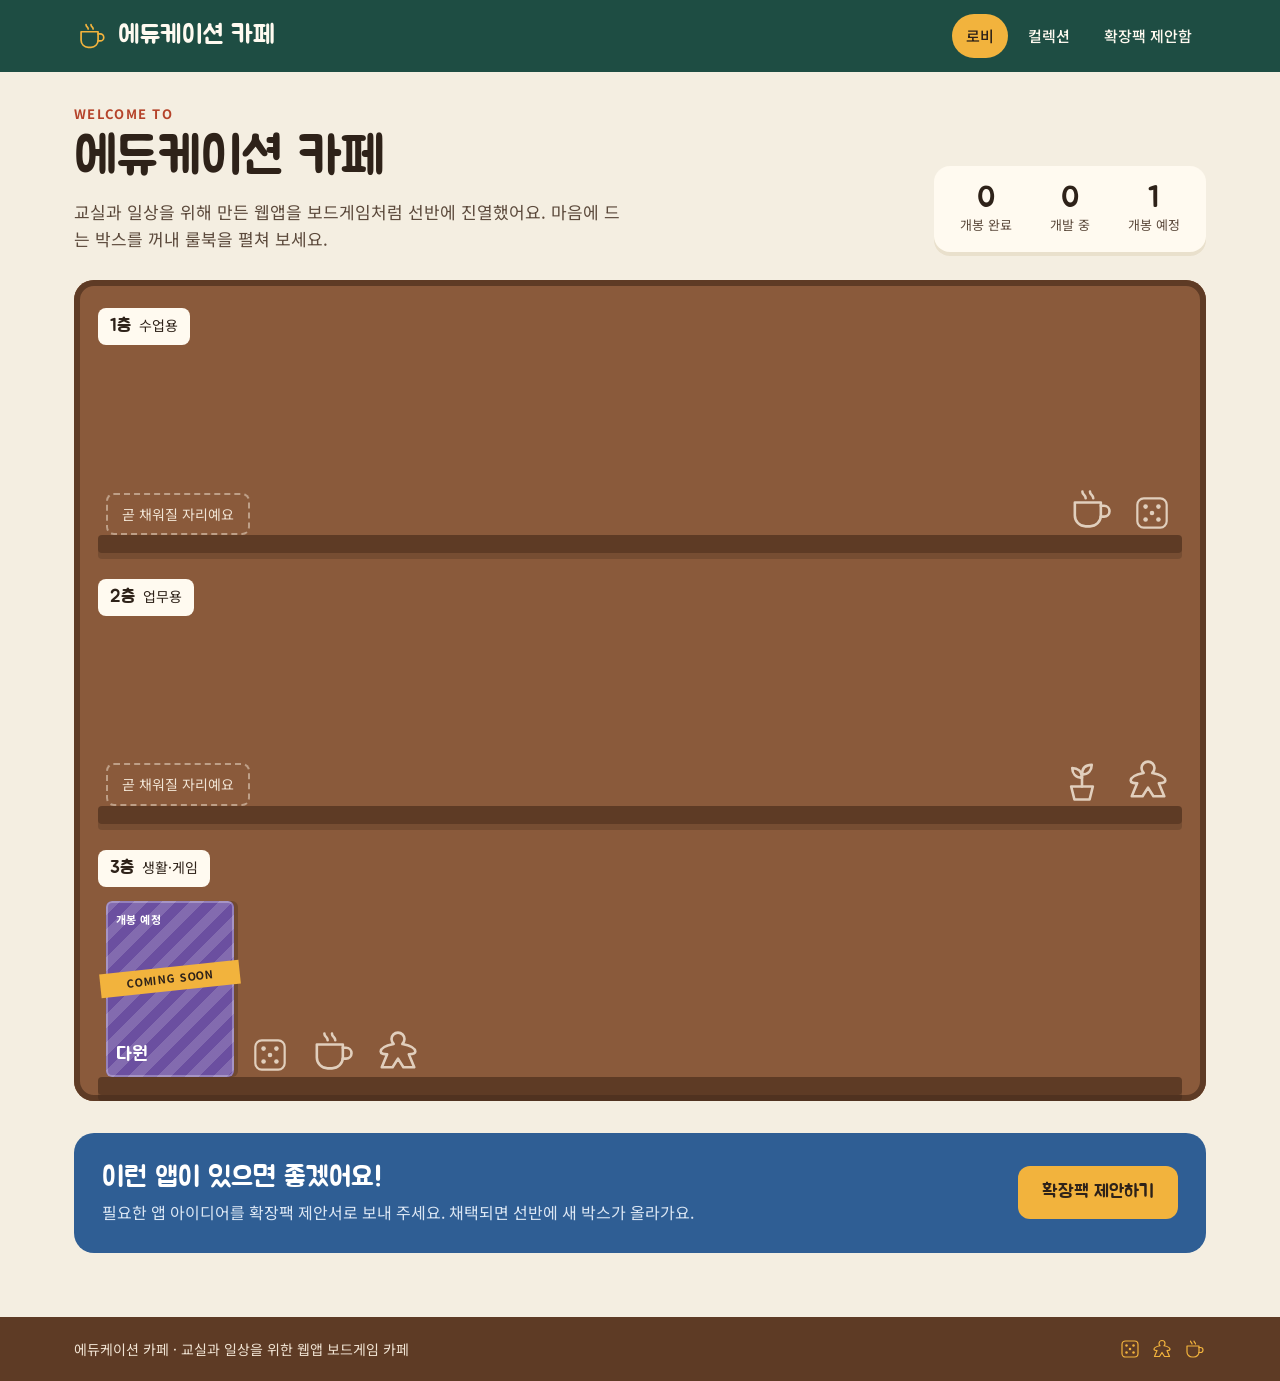
==== index.html @ df45f22c "1단계: 에듀케이션 카페 뼈대 (로비·컬렉션·룰북·확장팩 제안함) Co-Authored-By: Claude Opus 5.5 <noreply@anthropic.com> Claude-" ====
<!doctype html>
<html lang="ko">
<head>
<meta charset="utf-8">
<meta name="viewport" content="width=device-width, initial-scale=1">
<title>에듀케이션 카페</title>
<meta name="description" content="교실과 일상을 위한 웹앱을 보드게임처럼 하나씩 개봉하는 카페">
<link rel="preconnect" href="https://fonts.googleapis.com">
<link rel="preconnect" href="https://fonts.gstatic.com" crossorigin>
<link href="https://fonts.googleapis.com/css2?family=Jua&family=Noto+Sans+KR:wght@400;500;700&display=swap" rel="stylesheet">
<link rel="stylesheet" href="assets/css/style.css">
<link rel="icon" href="assets/img/favicon.svg" type="image/svg+xml">
</head>
<body>
<header id="site-header"></header>
<main>
  <section class="lobby-hero">
    <div>
      <div class="eyebrow">WELCOME TO</div>
      <h1>에듀케이션 카페</h1>
      <p>교실과 일상을 위해 만든 웹앱을 보드게임처럼 선반에 진열했어요. 마음에 드는 박스를 꺼내 룰북을 펼쳐 보세요.</p>
    </div>
    <div class="counter" id="counter" aria-live="polite"></div>
  </section>

  <section aria-label="웹앱 선반">
    <div class="shelf-unit" id="shelf"><p class="notice">선반을 준비하고 있어요…</p></div>
  </section>

  <section class="cta">
    <div>
      <h2>이런 앱이 있으면 좋겠어요!</h2>
      <p>필요한 앱 아이디어를 확장팩 제안서로 보내 주세요. 채택되면 선반에 새 박스가 올라가요.</p>
    </div>
    <a class="btn" href="suggest.html">확장팩 제안하기</a>
  </section>
</main>
<footer id="site-footer"></footer>
<script src="assets/js/config.js"></script>
<script src="assets/js/common.js"></script>
<script src="assets/js/lobby.js"></script>
</body>
</html>
---- assets/css/style.css ----
/* 에듀케이션 카페 공통 스타일 */
:root {
  --wall: #f4eee1;
  --wall-dark: #e9e0cc;
  --paper: #fffaf0;
  --ink: #2e2219;
  --ink-soft: #5c4a3c;
  --wood: #8a5a3b;
  --wood-dark: #5e3b25;
  --wood-light: #b07a52;
  --red: #b5432a;
  --yellow: #f2b33d;
  --blue: #2f5e94;
  --green: #1e4d43;
  --radius: 16px;
  --font-title: "Jua", sans-serif;
  --font-body: "Noto Sans KR", sans-serif;
}

* { box-sizing: border-box; }
html { scroll-behavior: smooth; }
body {
  margin: 0;
  font-family: var(--font-body);
  color: var(--ink);
  background: var(--wall);
  line-height: 1.6;
  min-height: 100vh;
  display: flex;
  flex-direction: column;
}
main { flex: 1; width: 100%; max-width: 1180px; margin: 0 auto; padding: 32px 24px 64px; }
a { color: var(--red); }
a:hover { color: var(--wood-dark); }
h1, h2, h3 { font-family: var(--font-title); font-weight: 400; margin: 0; line-height: 1.25; }
svg { width: 100%; height: 100%; fill: none; stroke: currentColor; stroke-width: 2.4; stroke-linecap: round; stroke-linejoin: round; }
svg .fill { fill: currentColor; stroke: none; }
:focus-visible { outline: 3px solid var(--blue); outline-offset: 3px; border-radius: 6px; }

/* 머리말: 카페 간판 */
#site-header { background: var(--green); color: var(--paper); }
.header-inner { max-width: 1180px; margin: 0 auto; padding: 14px 24px; display: flex; align-items: center; justify-content: space-between; flex-wrap: wrap; gap: 12px; }
.sign { display: flex; align-items: center; gap: 10px; color: var(--paper); text-decoration: none; }
.sign:hover { color: var(--yellow); }
.sign-icon { width: 34px; height: 34px; color: var(--yellow); }
.sign-text { font-family: var(--font-title); font-size: 26px; }
#site-header nav { display: flex; gap: 6px; flex-wrap: wrap; }
#site-header nav a { color: var(--paper); text-decoration: none; padding: 10px 14px; border-radius: 999px; font-size: 15px; font-weight: 500; }
#site-header nav a:hover { background: rgba(255, 255, 255, 0.12); color: var(--paper); }
#site-header nav a[aria-current="page"] { background: var(--yellow); color: var(--ink); }

/* 꼬리말 */
#site-footer { background: var(--wood-dark); color: #f1e4d4; font-size: 14px; }
.footer-inner { max-width: 1180px; margin: 0 auto; padding: 20px 24px; display: flex; justify-content: space-between; align-items: center; gap: 12px; flex-wrap: wrap; }
.footer-icons { display: flex; gap: 8px; color: var(--yellow); }
.footer-icons svg { width: 24px; height: 24px; }

/* 공통 블록 */
.page-title { display: flex; flex-direction: column; gap: 8px; margin-bottom: 28px; }
.page-title h1 { font-size: clamp(32px, 5vw, 46px); }
.page-title p { margin: 0; color: var(--ink-soft); font-size: 17px; }
.eyebrow { font-size: 13px; font-weight: 700; letter-spacing: 0.1em; color: var(--red); }
.notice { background: var(--paper); border: 2px dashed var(--wood-light); border-radius: var(--radius); padding: 20px; color: var(--ink-soft); }
.btn { display: inline-flex; align-items: center; justify-content: center; gap: 8px; min-height: 48px; padding: 12px 24px; border-radius: 12px; border: 0; font-family: var(--font-title); font-size: 18px; text-decoration: none; cursor: pointer; }
.btn--primary { background: var(--red); color: #fff; }
.btn--primary:hover { background: #963620; color: #fff; }
.btn--ghost { background: transparent; color: var(--ink); border: 2px solid var(--ink); }
.btn--ghost:hover { background: var(--ink); color: var(--paper); }
.btn[disabled] { opacity: 0.5; cursor: not-allowed; }

/* 로비 소개 */
.lobby-hero { display: flex; justify-content: space-between; align-items: flex-end; gap: 24px; flex-wrap: wrap; margin-bottom: 28px; }
.lobby-hero h1 { font-size: clamp(34px, 5.5vw, 52px); }
.lobby-hero p { margin: 8px 0 0; color: var(--ink-soft); font-size: 17px; max-width: 560px; }
.counter { background: var(--paper); border-radius: var(--radius); padding: 16px 20px; display: flex; gap: 20px; box-shadow: 0 4px 0 var(--wall-dark); }
.counter div { display: flex; flex-direction: column; align-items: center; min-width: 64px; }
.counter b { font-family: var(--font-title); font-size: 30px; font-weight: 400; line-height: 1.1; }
.counter span { font-size: 13px; color: var(--ink-soft); }

/* 선반 */
.shelf-unit { background: var(--wood); border-radius: 20px; padding: 18px 18px 6px; box-shadow: inset 0 0 0 6px var(--wood-dark); }
.floor { padding: 10px 6px 0; }
.floor + .floor { margin-top: 16px; }
.floor-label { display: inline-flex; align-items: baseline; gap: 8px; background: var(--paper); color: var(--ink); border-radius: 8px; padding: 4px 12px; font-size: 14px; margin-bottom: 10px; }
.floor-label b { font-family: var(--font-title); font-weight: 400; font-size: 18px; }
.floor-items { display: flex; align-items: flex-end; gap: 14px; flex-wrap: wrap; min-height: 180px; padding: 0 8px; }
.plank { height: 18px; background: var(--wood-dark); border-radius: 4px; margin-top: 0; box-shadow: 0 6px 0 rgba(0, 0, 0, 0.15); }

.box {
  position: relative; width: 128px; height: var(--box-h, 160px);
  background: var(--box-color); color: #fff; border-radius: 6px;
  padding: 10px; display: flex; flex-direction: column; justify-content: space-between;
  text-decoration: none; box-shadow: inset 0 0 0 2px rgba(255, 255, 255, 0.28), 4px 0 0 rgba(0, 0, 0, 0.18);
  transition: transform 0.2s ease;
}
.box:hover { transform: translateY(-8px); color: #fff; }
.box-tag { font-size: 11px; font-weight: 700; letter-spacing: 0.04em; }
.box-name { font-family: var(--font-title); font-size: 19px; line-height: 1.2; }
.box--sealed {
  background-color: var(--box-color);
  background-image: repeating-linear-gradient(135deg, rgba(255, 255, 255, 0.16) 0 10px, transparent 10px 20px);
}
.box-sticker { position: absolute; top: 38%; left: -6px; right: -6px; background: var(--yellow); color: var(--ink); text-align: center; font-size: 11px; font-weight: 700; letter-spacing: 0.08em; padding: 3px 0; transform: rotate(-6deg); }
.prop { width: 52px; height: 52px; color: #f1e4d4; opacity: 0.85; }
.prop--dice { width: 44px; height: 44px; }
.empty-note { color: #f1e4d4; font-size: 14px; align-self: flex-end; margin-right: auto; padding: 8px 14px; border: 2px dashed rgba(241, 228, 212, 0.5); border-radius: 8px; }

/* 제안함 바로가기 */
.cta { margin-top: 32px; background: var(--blue); color: #fff; border-radius: 20px; padding: 28px; display: flex; justify-content: space-between; align-items: center; gap: 20px; flex-wrap: wrap; }
.cta h2 { font-size: 28px; }
.cta p { margin: 4px 0 0; color: #dce7f4; }
.cta .btn { background: var(--yellow); color: var(--ink); }
.cta .btn:hover { background: #fff; }

/* 컬렉션 */
.filters { display: flex; gap: 8px; flex-wrap: wrap; margin-bottom: 24px; }
.filters button { min-height: 44px; padding: 8px 18px; border-radius: 999px; border: 2px solid var(--wood); background: var(--paper); color: var(--ink); font-family: var(--font-body); font-size: 15px; font-weight: 500; cursor: pointer; }
.filters button[aria-pressed="true"] { background: var(--wood); color: #fff; }
.card-grid { display: grid; grid-template-columns: repeat(auto-fill, minmax(240px, 1fr)); gap: 20px; }
.card { background: var(--paper); border-radius: var(--radius); overflow: hidden; text-decoration: none; color: var(--ink); display: flex; flex-direction: column; box-shadow: 0 5px 0 var(--wall-dark); transition: transform 0.2s ease; }
.card:hover { transform: translateY(-4px); color: var(--ink); }
.card-top { background: var(--box-color); color: #fff; padding: 14px 16px; font-size: 12px; font-weight: 700; display: flex; justify-content: space-between; }
.card-body { padding: 16px; display: flex; flex-direction: column; gap: 6px; }
.card-body h2 { font-size: 24px; }
.card-body p { margin: 0; color: var(--ink-soft); font-size: 15px; }

/* 룰북 */
.rulebook { background: var(--paper); border-radius: 20px; overflow: hidden; box-shadow: 0 6px 0 var(--wall-dark); }
.rulebook-cover { background: var(--box-color); color: #fff; padding: 36px 32px; display: flex; flex-direction: column; gap: 10px; }
.rulebook-cover.is-sealed { background-image: repeating-linear-gradient(135deg, rgba(255, 255, 255, 0.14) 0 14px, transparent 14px 28px); }
.rulebook-cover h1 { font-size: clamp(34px, 6vw, 54px); }
.rulebook-cover p { margin: 0; font-size: 18px; }
.rulebook-body { padding: 32px; display: flex; flex-direction: column; gap: 28px; }
.spec-grid { display: grid; grid-template-columns: repeat(auto-fit, minmax(160px, 1fr)); gap: 12px; }
.spec { background: var(--wall); border-radius: 12px; padding: 14px 16px; }
.spec dt { font-size: 13px; color: var(--ink-soft); font-weight: 700; }
.spec dd { margin: 4px 0 0; font-size: 16px; }
.shots { display: grid; grid-template-columns: repeat(auto-fit, minmax(260px, 1fr)); gap: 16px; }
.shots img { width: 100%; border-radius: 12px; border: 1px solid var(--wall-dark); }
.sealed-panel { display: flex; flex-direction: column; align-items: center; text-align: center; gap: 12px; padding: 24px 0; }
.sealed-panel .prop { color: var(--wood); width: 72px; height: 72px; }
.back-link { display: inline-flex; margin-bottom: 16px; font-weight: 500; }

/* 확장팩 제안함 */
.suggest-layout { display: grid; grid-template-columns: minmax(0, 1.4fr) minmax(0, 1fr); gap: 28px; align-items: start; }
.proposal { background: var(--paper); border-radius: 20px; padding: 28px; box-shadow: 0 6px 0 var(--wall-dark); border-top: 10px solid var(--blue); }
.field { display: flex; flex-direction: column; gap: 6px; margin-bottom: 18px; }
.field label, .field legend { font-weight: 700; font-size: 15px; }
.field .hint { font-size: 13px; color: var(--ink-soft); font-weight: 400; }
.field input[type="text"], .field textarea { font: inherit; padding: 12px 14px; border: 2px solid var(--wall-dark); border-radius: 10px; background: #fff; color: var(--ink); }
.field input:focus, .field textarea:focus { border-color: var(--blue); outline: none; }
.field textarea { min-height: 120px; resize: vertical; }
fieldset.field { border: 0; padding: 0; margin: 0 0 18px; }
.choices { display: flex; gap: 8px; flex-wrap: wrap; margin-top: 6px; }
.choices label { display: inline-flex; align-items: center; gap: 6px; min-height: 44px; padding: 8px 14px; border: 2px solid var(--wall-dark); border-radius: 999px; font-weight: 500; cursor: pointer; }
.choices input { accent-color: var(--blue); }
.hp { position: absolute; left: -9999px; width: 1px; height: 1px; overflow: hidden; }
.form-status { margin-top: 14px; font-weight: 500; }
.side-note { background: var(--wall-dark); border-radius: 20px; padding: 24px; display: flex; flex-direction: column; gap: 12px; }
.side-note h2 { font-size: 22px; }
.side-note ol { margin: 0; padding-left: 20px; display: flex; flex-direction: column; gap: 6px; }

@media (max-width: 760px) {
  main { padding: 24px 16px 48px; }
  .suggest-layout { grid-template-columns: 1fr; }
  .box { width: calc(50% - 7px); max-width: 150px; }
  .floor-items { min-height: 160px; }
  .floor-items .prop ~ .prop ~ .prop { display: none; }
  .rulebook-body, .rulebook-cover { padding: 24px 20px; }
}
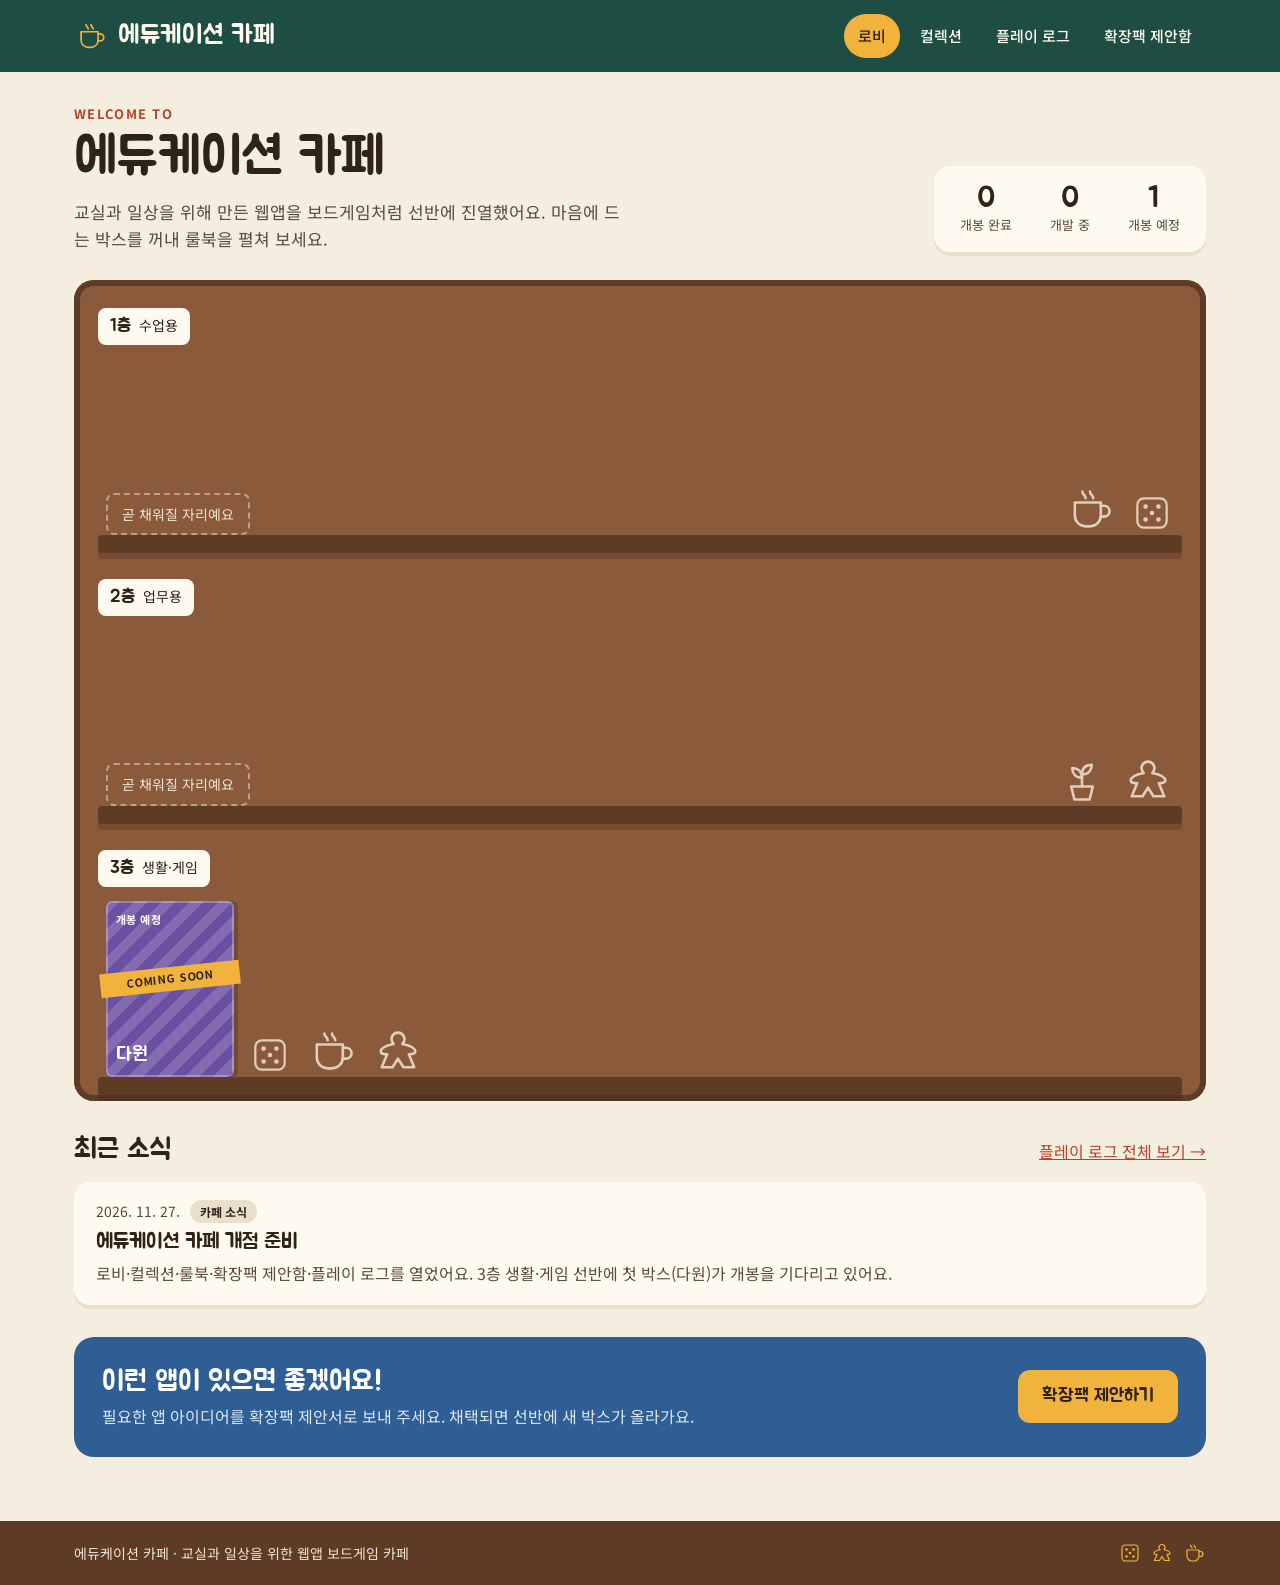
==== commit ebbcfe3f: "2단계: 플레이 로그, 채택 제안 목록, 404, 공유 미리보기, 룰북 상태·링크 Co-Authored-By: Claude Opus 5.5 <noreply@anthropic.com" ====
--- a/index.html
+++ b/index.html
@@ -5,6 +5,14 @@
 <meta name="viewport" content="width=device-width, initial-scale=1">
 <title>에듀케이션 카페</title>
 <meta name="description" content="교실과 일상을 위한 웹앱을 보드게임처럼 하나씩 개봉하는 카페">
+<meta property="og:type" content="website">
+<meta property="og:site_name" content="에듀케이션 카페">
+<meta property="og:title" content="에듀케이션 카페">
+<meta property="og:description" content="교실과 일상을 위한 웹앱을 보드게임처럼 하나씩 개봉하는 카페">
+<meta property="og:url" content="https://mary-park.github.io/mirim-education-cafe/">
+<meta property="og:image" content="https://mary-park.github.io/mirim-education-cafe/assets/img/og-image.png">
+<meta name="twitter:card" content="summary_large_image">
+<meta name="theme-color" content="#1E4D43">
 <link rel="preconnect" href="https://fonts.googleapis.com">
 <link rel="preconnect" href="https://fonts.gstatic.com" crossorigin>
 <link href="https://fonts.googleapis.com/css2?family=Jua&family=Noto+Sans+KR:wght@400;500;700&display=swap" rel="stylesheet">
@@ -27,6 +35,14 @@
     <div class="shelf-unit" id="shelf"><p class="notice">선반을 준비하고 있어요…</p></div>
   </section>
 
+  <section class="news" aria-labelledby="news-title">
+    <div class="news-head">
+      <h2 id="news-title">최근 소식</h2>
+      <a href="log.html">플레이 로그 전체 보기 →</a>
+    </div>
+    <ol class="log-list" id="news"></ol>
+  </section>
+
   <section class="cta">
     <div>
       <h2>이런 앱이 있으면 좋겠어요!</h2>
--- a/assets/css/style.css
+++ b/assets/css/style.css
@@ -139,6 +139,8 @@
 .shots img { width: 100%; border-radius: 12px; border: 1px solid var(--wall-dark); }
 .sealed-panel { display: flex; flex-direction: column; align-items: center; text-align: center; gap: 12px; padding: 24px 0; }
 .sealed-panel .prop { color: var(--wood); width: 72px; height: 72px; }
+.rulebook-actions { display: flex; gap: 12px; flex-wrap: wrap; }
+.rulebook-actions:empty { display: none; }
 .back-link { display: inline-flex; margin-bottom: 16px; font-weight: 500; }
 
 /* 확장팩 제안함 */
@@ -160,6 +162,31 @@
 .side-note h2 { font-size: 22px; }
 .side-note ol { margin: 0; padding-left: 20px; display: flex; flex-direction: column; gap: 6px; }
 
+/* 플레이 로그 */
+.log-list { list-style: none; margin: 0; padding: 0; display: flex; flex-direction: column; gap: 14px; }
+.log-item { background: var(--paper); border-radius: var(--radius); padding: 18px 22px; box-shadow: 0 4px 0 var(--wall-dark); display: flex; flex-direction: column; gap: 6px; }
+.log-item h3 { font-size: 21px; }
+.log-item p { margin: 0; color: var(--ink-soft); }
+.log-meta { display: flex; gap: 10px; align-items: center; font-size: 14px; color: var(--ink-soft); flex-wrap: wrap; }
+.log-type { background: var(--wall-dark); color: var(--ink); border-radius: 999px; padding: 2px 10px; font-size: 12px; font-weight: 700; }
+.log-item--release .log-type { background: var(--yellow); }
+.log-item--adopted .log-type { background: var(--blue); color: #fff; }
+.news { margin-top: 32px; }
+.news-head { display: flex; justify-content: space-between; align-items: baseline; gap: 12px; flex-wrap: wrap; margin-bottom: 14px; }
+.news-head h2 { font-size: 28px; }
+
+/* 채택된 제안 */
+.adopted { margin-top: 40px; display: flex; flex-direction: column; gap: 8px; }
+.adopted h2 { font-size: 28px; }
+.adopted > p { margin: 0 0 8px; color: var(--ink-soft); }
+.adopted-list { list-style: none; margin: 0; padding: 0; display: grid; grid-template-columns: repeat(auto-fill, minmax(260px, 1fr)); gap: 16px; }
+.adopted-item { background: var(--paper); border-radius: var(--radius); padding: 18px; border-top: 6px solid var(--blue); display: flex; flex-direction: column; gap: 6px; }
+.adopted-item h3 { font-size: 20px; }
+.adopted-item p { margin: 0; color: var(--ink-soft); font-size: 15px; }
+.adopted-top { display: flex; justify-content: space-between; align-items: flex-start; gap: 8px; }
+.adopted-for { font-size: 13px !important; }
+.pill { flex-shrink: 0; background: var(--wall-dark); border-radius: 999px; padding: 2px 10px; font-size: 12px; font-weight: 700; }
+
 @media (max-width: 760px) {
   main { padding: 24px 16px 48px; }
   .suggest-layout { grid-template-columns: 1fr; }
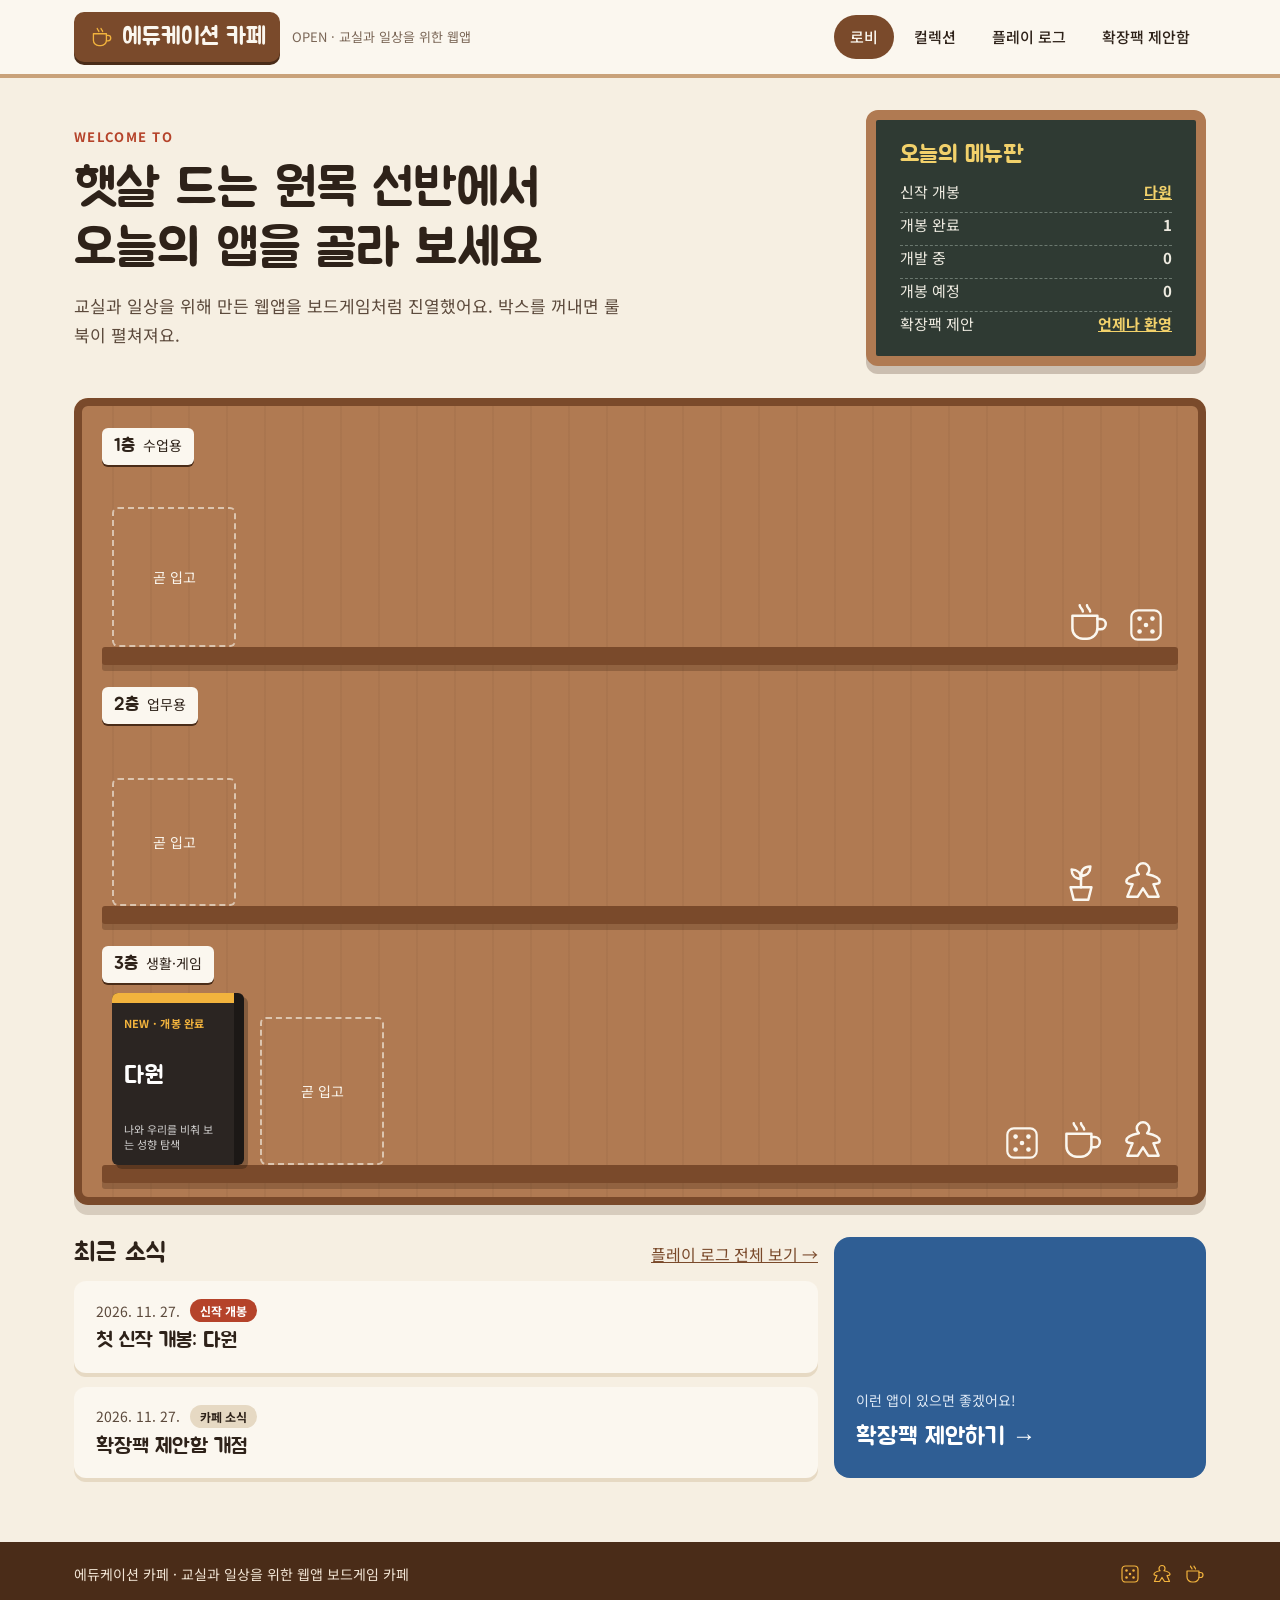
==== commit 5312f528: "5단계: 시안 1 햇살 원목 카페 디자인 적용 - 크림색 간판 머리말, 칠판 메뉴판, 원목 선반, 옆면 있는 보드게임 박스 - 층마다 '곧 입고' 자리, 개봉 30일 동안 NEW " ====
--- a/index.html
+++ b/index.html
@@ -23,32 +23,33 @@
 <header id="site-header"></header>
 <main>
   <section class="lobby-hero">
-    <div>
+    <div class="lobby-intro">
       <div class="eyebrow">WELCOME TO</div>
-      <h1>에듀케이션 카페</h1>
-      <p>교실과 일상을 위해 만든 웹앱을 보드게임처럼 선반에 진열했어요. 마음에 드는 박스를 꺼내 룰북을 펼쳐 보세요.</p>
+      <h1>햇살 드는 원목 선반에서<br>오늘의 앱을 골라 보세요</h1>
+      <p>교실과 일상을 위해 만든 웹앱을 보드게임처럼 진열했어요. 박스를 꺼내면 룰북이 펼쳐져요.</p>
     </div>
-    <div class="counter" id="counter" aria-live="polite"></div>
+    <aside class="chalkboard" aria-labelledby="menu-title">
+      <h2 id="menu-title">오늘의 메뉴판</h2>
+      <div id="menu" aria-live="polite"><div class="chalk-row"><span>메뉴를 적는 중…</span></div></div>
+    </aside>
   </section>
 
   <section aria-label="웹앱 선반">
     <div class="shelf-unit" id="shelf"><p class="notice">선반을 준비하고 있어요…</p></div>
   </section>
 
-  <section class="news" aria-labelledby="news-title">
-    <div class="news-head">
-      <h2 id="news-title">최근 소식</h2>
-      <a href="log.html">플레이 로그 전체 보기 →</a>
+  <section class="lobby-bottom">
+    <div aria-labelledby="news-title">
+      <div class="news-head">
+        <h2 id="news-title">최근 소식</h2>
+        <a href="log.html">플레이 로그 전체 보기 →</a>
+      </div>
+      <ol class="log-list log-list--compact" id="news"></ol>
     </div>
-    <ol class="log-list" id="news"></ol>
-  </section>
-
-  <section class="cta">
-    <div>
-      <h2>이런 앱이 있으면 좋겠어요!</h2>
-      <p>필요한 앱 아이디어를 확장팩 제안서로 보내 주세요. 채택되면 선반에 새 박스가 올라가요.</p>
-    </div>
-    <a class="btn" href="suggest.html">확장팩 제안하기</a>
+    <a class="cta-card" href="suggest.html">
+      <span>이런 앱이 있으면 좋겠어요!</span>
+      <b>확장팩 제안하기 →</b>
+    </a>
   </section>
 </main>
 <footer id="site-footer"></footer>
--- a/assets/css/style.css
+++ b/assets/css/style.css
@@ -1,13 +1,15 @@
 /* 에듀케이션 카페 공통 스타일 */
 :root {
-  --wall: #f4eee1;
-  --wall-dark: #e9e0cc;
-  --paper: #fffaf0;
+  --wall: #f6efe2;
+  --wall-dark: #e6d9c3;
+  --paper: #fbf7ef;
   --ink: #2e2219;
   --ink-soft: #5c4a3c;
-  --wood: #8a5a3b;
-  --wood-dark: #5e3b25;
-  --wood-light: #b07a52;
+  --wood: #b07a52;
+  --wood-dark: #7a4a2b;
+  --wood-deep: #4a2c18;
+  --wood-light: #c9a27a;
+  --chalk: #2f3a33;
   --red: #b5432a;
   --yellow: #f2b33d;
   --blue: #2f5e94;
@@ -18,6 +20,7 @@
 }
 
 * { box-sizing: border-box; }
+[hidden] { display: none !important; }
 html { scroll-behavior: smooth; }
 body {
   margin: 0;
@@ -30,27 +33,29 @@
   flex-direction: column;
 }
 main { flex: 1; width: 100%; max-width: 1180px; margin: 0 auto; padding: 32px 24px 64px; }
-a { color: var(--red); }
-a:hover { color: var(--wood-dark); }
+a { color: var(--wood-dark); }
+a:hover { color: var(--wood-deep); }
 h1, h2, h3 { font-family: var(--font-title); font-weight: 400; margin: 0; line-height: 1.25; }
 svg { width: 100%; height: 100%; fill: none; stroke: currentColor; stroke-width: 2.4; stroke-linecap: round; stroke-linejoin: round; }
 svg .fill { fill: currentColor; stroke: none; }
 :focus-visible { outline: 3px solid var(--blue); outline-offset: 3px; border-radius: 6px; }
 
 /* 머리말: 카페 간판 */
-#site-header { background: var(--green); color: var(--paper); }
-.header-inner { max-width: 1180px; margin: 0 auto; padding: 14px 24px; display: flex; align-items: center; justify-content: space-between; flex-wrap: wrap; gap: 12px; }
-.sign { display: flex; align-items: center; gap: 10px; color: var(--paper); text-decoration: none; }
-.sign:hover { color: var(--yellow); }
-.sign-icon { width: 34px; height: 34px; color: var(--yellow); }
-.sign-text { font-family: var(--font-title); font-size: 26px; }
-#site-header nav { display: flex; gap: 6px; flex-wrap: wrap; }
-#site-header nav a { color: var(--paper); text-decoration: none; padding: 10px 14px; border-radius: 999px; font-size: 15px; font-weight: 500; }
-#site-header nav a:hover { background: rgba(255, 255, 255, 0.12); color: var(--paper); }
-#site-header nav a[aria-current="page"] { background: var(--yellow); color: var(--ink); }
+#site-header { background: var(--paper); border-bottom: 4px solid var(--wood-light); }
+.header-inner { max-width: 1180px; margin: 0 auto; padding: 12px 24px; display: flex; align-items: center; justify-content: space-between; flex-wrap: wrap; gap: 12px; }
+.sign-wrap { display: flex; align-items: center; gap: 12px; flex-wrap: wrap; }
+.sign { display: inline-flex; align-items: center; gap: 8px; background: var(--wood-dark); color: var(--paper); text-decoration: none; border-radius: 10px; padding: 6px 14px; box-shadow: 0 3px 0 var(--wood-deep); }
+.sign:hover { color: #fff; background: var(--wood-deep); }
+.sign-icon { width: 26px; height: 26px; color: var(--yellow); }
+.sign-text { font-family: var(--font-title); font-size: 24px; }
+.sign-tagline { font-size: 13px; color: #7a6656; }
+#site-header nav { display: flex; gap: 4px; flex-wrap: wrap; }
+#site-header nav a { color: var(--ink); text-decoration: none; padding: 10px 16px; border-radius: 999px; font-size: 15px; font-weight: 500; }
+#site-header nav a:hover { background: var(--wall-dark); }
+#site-header nav a[aria-current="page"] { background: var(--wood-dark); color: var(--paper); }
 
 /* 꼬리말 */
-#site-footer { background: var(--wood-dark); color: #f1e4d4; font-size: 14px; }
+#site-footer { background: var(--wood-deep); color: #f1e4d4; font-size: 14px; }
 .footer-inner { max-width: 1180px; margin: 0 auto; padding: 20px 24px; display: flex; justify-content: space-between; align-items: center; gap: 12px; flex-wrap: wrap; }
 .footer-icons { display: flex; gap: 8px; color: var(--yellow); }
 .footer-icons svg { width: 24px; height: 24px; }
@@ -68,49 +73,64 @@
 .btn--ghost:hover { background: var(--ink); color: var(--paper); }
 .btn[disabled] { opacity: 0.5; cursor: not-allowed; }
 
-/* 로비 소개 */
-.lobby-hero { display: flex; justify-content: space-between; align-items: flex-end; gap: 24px; flex-wrap: wrap; margin-bottom: 28px; }
-.lobby-hero h1 { font-size: clamp(34px, 5.5vw, 52px); }
-.lobby-hero p { margin: 8px 0 0; color: var(--ink-soft); font-size: 17px; max-width: 560px; }
-.counter { background: var(--paper); border-radius: var(--radius); padding: 16px 20px; display: flex; gap: 20px; box-shadow: 0 4px 0 var(--wall-dark); }
-.counter div { display: flex; flex-direction: column; align-items: center; min-width: 64px; }
-.counter b { font-family: var(--font-title); font-size: 30px; font-weight: 400; line-height: 1.1; }
-.counter span { font-size: 13px; color: var(--ink-soft); }
-
-/* 선반 */
-.shelf-unit { background: var(--wood); border-radius: 20px; padding: 18px 18px 6px; box-shadow: inset 0 0 0 6px var(--wood-dark); }
-.floor { padding: 10px 6px 0; }
-.floor + .floor { margin-top: 16px; }
-.floor-label { display: inline-flex; align-items: baseline; gap: 8px; background: var(--paper); color: var(--ink); border-radius: 8px; padding: 4px 12px; font-size: 14px; margin-bottom: 10px; }
+/* 로비 소개 + 칠판 메뉴판 */
+.lobby-hero { display: flex; gap: 28px; align-items: stretch; flex-wrap: wrap; margin-bottom: 32px; }
+.lobby-intro { flex: 1 1 460px; display: flex; flex-direction: column; justify-content: center; gap: 12px; }
+.lobby-intro h1 { font-size: clamp(34px, 5vw, 52px); line-height: 1.15; }
+.lobby-intro p { margin: 0; color: var(--ink-soft); font-size: 17px; line-height: 1.7; max-width: 560px; }
+.chalkboard { flex: 0 1 340px; background: var(--chalk); border: 10px solid var(--wood); border-radius: 12px; padding: 20px 24px; color: #edeae0; display: flex; flex-direction: column; gap: 10px; box-shadow: 0 8px 0 rgba(74, 44, 24, 0.25); }
+.chalkboard h2 { font-size: 24px; color: #f2d16b; }
+.chalk-row { display: flex; justify-content: space-between; gap: 12px; border-bottom: 1px dashed #6b786f; padding-bottom: 8px; font-size: 15px; }
+.chalk-row:last-child { border-bottom: 0; padding-bottom: 0; }
+.chalk-row a { color: #f2d16b; font-weight: 700; }
+.chalk-row a:hover { color: #fff; }
+
+/* 원목 선반 */
+.shelf-unit {
+  background-color: var(--wood);
+  background-image: repeating-linear-gradient(90deg, rgba(74, 44, 24, 0.06) 0 2px, transparent 2px 38px);
+  border-radius: 14px; padding: 16px 18px 6px;
+  box-shadow: inset 0 0 0 8px var(--wood-dark), 0 10px 0 rgba(74, 44, 24, 0.18);
+}
+.floor { padding: 14px 10px 0; }
+.floor + .floor { margin-top: 8px; }
+.floor:last-child { padding-bottom: 16px; }
+.floor-label { display: inline-flex; align-items: baseline; gap: 8px; background: var(--paper); color: var(--ink); border-radius: 6px; padding: 4px 12px; font-size: 14px; margin-bottom: 10px; box-shadow: 0 2px 0 var(--wood-deep); }
 .floor-label b { font-family: var(--font-title); font-weight: 400; font-size: 18px; }
-.floor-items { display: flex; align-items: flex-end; gap: 14px; flex-wrap: wrap; min-height: 180px; padding: 0 8px; }
-.plank { height: 18px; background: var(--wood-dark); border-radius: 4px; margin-top: 0; box-shadow: 0 6px 0 rgba(0, 0, 0, 0.15); }
-
+.floor-items { display: flex; align-items: flex-end; gap: 16px; flex-wrap: wrap; min-height: 172px; padding: 0 10px; }
+.plank { height: 18px; background: var(--wood-dark); border-radius: 3px; box-shadow: 0 6px 0 rgba(74, 44, 24, 0.3); }
+
+/* 보드게임 박스: 윗면 띠 + 오른쪽 옆면 */
 .box {
-  position: relative; width: 128px; height: var(--box-h, 160px);
+  position: relative; width: 132px; height: var(--box-h, 160px);
   background: var(--box-color); color: #fff; border-radius: 6px;
-  padding: 10px; display: flex; flex-direction: column; justify-content: space-between;
-  text-decoration: none; box-shadow: inset 0 0 0 2px rgba(255, 255, 255, 0.28), 4px 0 0 rgba(0, 0, 0, 0.18);
+  border-right: 10px solid rgba(0, 0, 0, 0.35);
+  padding: 22px 12px 12px; display: flex; flex-direction: column; justify-content: space-between; gap: 6px;
+  text-decoration: none; box-shadow: 4px 4px 0 rgba(0, 0, 0, 0.25);
   transition: transform 0.2s ease;
 }
+.box::before { content: ""; position: absolute; top: 0; left: 0; right: 0; height: 10px; background: var(--box-accent, var(--yellow)); border-radius: 6px 0 0 0; }
 .box:hover { transform: translateY(-8px); color: #fff; }
-.box-tag { font-size: 11px; font-weight: 700; letter-spacing: 0.04em; }
-.box-name { font-family: var(--font-title); font-size: 19px; line-height: 1.2; }
-.box--sealed {
-  background-color: var(--box-color);
-  background-image: repeating-linear-gradient(135deg, rgba(255, 255, 255, 0.16) 0 10px, transparent 10px 20px);
-}
-.box-sticker { position: absolute; top: 38%; left: -6px; right: -6px; background: var(--yellow); color: var(--ink); text-align: center; font-size: 11px; font-weight: 700; letter-spacing: 0.08em; padding: 3px 0; transform: rotate(-6deg); }
-.prop { width: 52px; height: 52px; color: #f1e4d4; opacity: 0.85; }
+.box-tag { font-size: 11px; font-weight: 700; color: var(--box-accent, var(--yellow)); letter-spacing: 0.02em; }
+.box-name { font-family: var(--font-title); font-size: 24px; line-height: 1.15; }
+.box-teaser { font-size: 11px; line-height: 1.4; color: rgba(255, 255, 255, 0.78); display: -webkit-box; -webkit-line-clamp: 2; -webkit-box-orient: vertical; overflow: hidden; }
+.box--sealed { background-image: repeating-linear-gradient(135deg, rgba(255, 255, 255, 0.16) 0 10px, transparent 10px 20px); }
+.box-sticker { position: absolute; top: 42%; left: -6px; right: -14px; background: var(--yellow); color: var(--ink); text-align: center; font-size: 11px; font-weight: 700; letter-spacing: 0.08em; padding: 3px 0; transform: rotate(-6deg); }
+.slot { width: 124px; height: 140px; border: 2px dashed rgba(251, 247, 239, 0.6); border-radius: 6px; display: flex; align-items: center; justify-content: center; color: var(--paper); font-size: 14px; }
+.props { margin-left: auto; display: flex; gap: 12px; align-items: flex-end; }
+.prop { width: 50px; height: 50px; color: var(--paper); }
 .prop--dice { width: 44px; height: 44px; }
-.empty-note { color: #f1e4d4; font-size: 14px; align-self: flex-end; margin-right: auto; padding: 8px 14px; border: 2px dashed rgba(241, 228, 212, 0.5); border-radius: 8px; }
-
-/* 제안함 바로가기 */
-.cta { margin-top: 32px; background: var(--blue); color: #fff; border-radius: 20px; padding: 28px; display: flex; justify-content: space-between; align-items: center; gap: 20px; flex-wrap: wrap; }
-.cta h2 { font-size: 28px; }
-.cta p { margin: 4px 0 0; color: #dce7f4; }
-.cta .btn { background: var(--yellow); color: var(--ink); }
-.cta .btn:hover { background: #fff; }
+
+/* 로비 아래: 최근 소식 + 제안 카드 */
+.lobby-bottom { margin-top: 32px; display: grid; grid-template-columns: minmax(0, 2fr) minmax(0, 1fr); gap: 16px; align-items: stretch; }
+.news-head { display: flex; justify-content: space-between; align-items: baseline; gap: 12px; flex-wrap: wrap; margin-bottom: 12px; }
+.news-head h2 { font-size: 26px; }
+.log-list--compact { display: grid; grid-template-columns: repeat(auto-fit, minmax(240px, 1fr)); gap: 16px; }
+.log-list--compact .log-item p { display: none; }
+.cta-card { background: var(--blue); color: #fff; border-radius: var(--radius); padding: 22px; text-decoration: none; display: flex; flex-direction: column; justify-content: flex-end; gap: 6px; min-height: 140px; transition: transform 0.2s ease; }
+.cta-card:hover { color: #fff; transform: translateY(-4px); }
+.cta-card span { font-size: 14px; color: #dce7f4; }
+.cta-card b { font-family: var(--font-title); font-weight: 400; font-size: 24px; }
 
 /* 컬렉션 */
 .filters { display: flex; gap: 8px; flex-wrap: wrap; margin-bottom: 24px; }
@@ -136,7 +156,8 @@
 .spec dt { font-size: 13px; color: var(--ink-soft); font-weight: 700; }
 .spec dd { margin: 4px 0 0; font-size: 16px; }
 .shots { display: grid; grid-template-columns: repeat(auto-fit, minmax(260px, 1fr)); gap: 16px; }
-.shots img { width: 100%; border-radius: 12px; border: 1px solid var(--wall-dark); }
+.shots a { display: block; }
+.shots img { width: 100%; aspect-ratio: 4 / 3; object-fit: cover; object-position: top; border-radius: 12px; border: 1px solid var(--wall-dark); display: block; }
 .sealed-panel { display: flex; flex-direction: column; align-items: center; text-align: center; gap: 12px; padding: 24px 0; }
 .sealed-panel .prop { color: var(--wood); width: 72px; height: 72px; }
 .rulebook-actions { display: flex; gap: 12px; flex-wrap: wrap; }
@@ -164,16 +185,13 @@
 
 /* 플레이 로그 */
 .log-list { list-style: none; margin: 0; padding: 0; display: flex; flex-direction: column; gap: 14px; }
-.log-item { background: var(--paper); border-radius: var(--radius); padding: 18px 22px; box-shadow: 0 4px 0 var(--wall-dark); display: flex; flex-direction: column; gap: 6px; }
+.log-item { background: var(--paper); border-radius: 12px; padding: 18px 22px; box-shadow: 0 4px 0 var(--wall-dark); display: flex; flex-direction: column; gap: 6px; }
 .log-item h3 { font-size: 21px; }
 .log-item p { margin: 0; color: var(--ink-soft); }
 .log-meta { display: flex; gap: 10px; align-items: center; font-size: 14px; color: var(--ink-soft); flex-wrap: wrap; }
 .log-type { background: var(--wall-dark); color: var(--ink); border-radius: 999px; padding: 2px 10px; font-size: 12px; font-weight: 700; }
-.log-item--release .log-type { background: var(--yellow); }
+.log-item--release .log-type { background: var(--red); color: #fff; }
 .log-item--adopted .log-type { background: var(--blue); color: #fff; }
-.news { margin-top: 32px; }
-.news-head { display: flex; justify-content: space-between; align-items: baseline; gap: 12px; flex-wrap: wrap; margin-bottom: 14px; }
-.news-head h2 { font-size: 28px; }
 
 /* 채택된 제안 */
 .adopted { margin-top: 40px; display: flex; flex-direction: column; gap: 8px; }
@@ -190,8 +208,11 @@
 @media (max-width: 760px) {
   main { padding: 24px 16px 48px; }
   .suggest-layout { grid-template-columns: 1fr; }
-  .box { width: calc(50% - 7px); max-width: 150px; }
+  .box, .slot { width: calc(50% - 8px); max-width: 150px; }
   .floor-items { min-height: 160px; }
-  .floor-items .prop ~ .prop ~ .prop { display: none; }
+  .props .prop ~ .prop { display: none; }
+  .lobby-bottom { grid-template-columns: 1fr; }
+  .chalkboard { flex-basis: 100%; }
+  .sign-tagline { display: none; }
   .rulebook-body, .rulebook-cover { padding: 24px 20px; }
 }
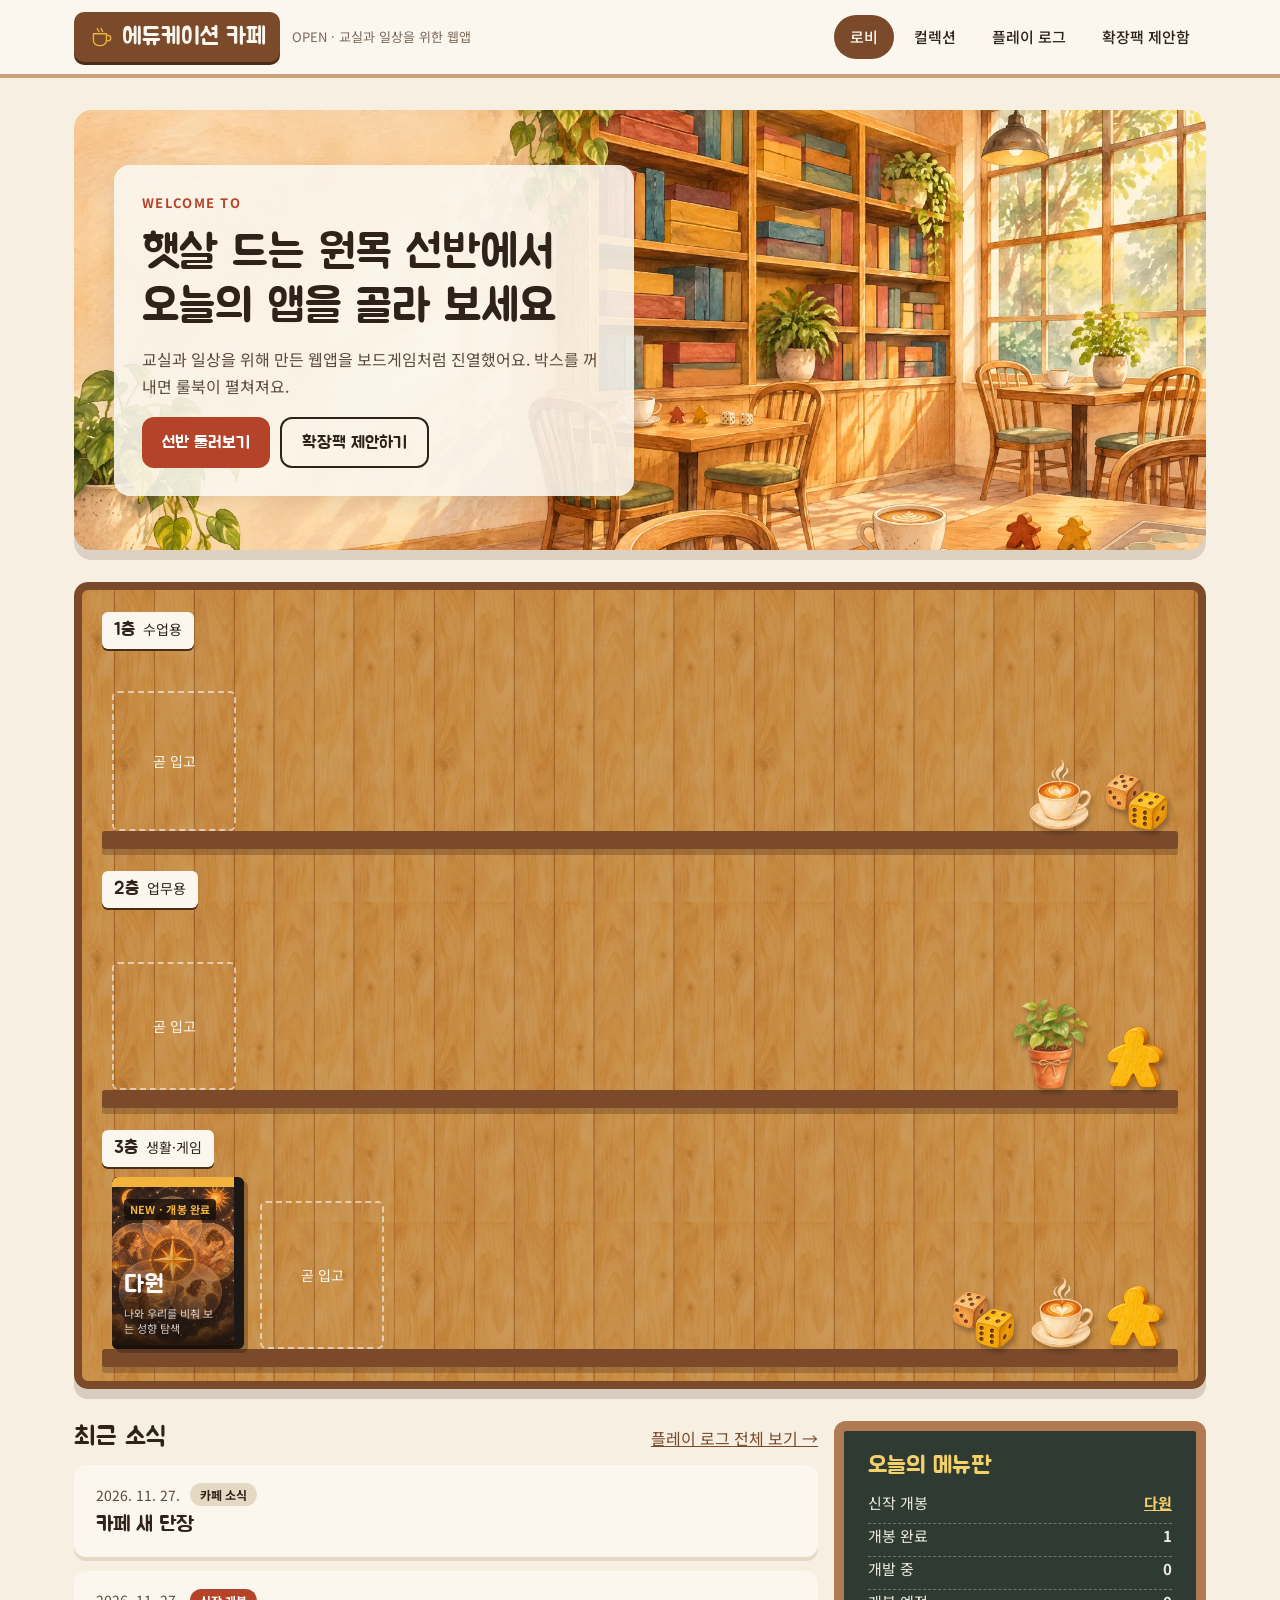
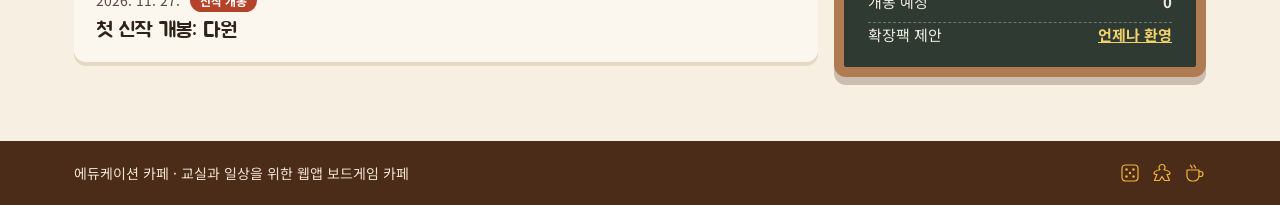
==== commit c097a5b1: "일러스트 적용: 카페 배너, 소품 4종, 나뭇결 선반, 다원 박스 그림, 공유 이미지 Co-Authored-By: Claude Opus 5.5 <noreply@anthropic.c" ====
--- a/index.html
+++ b/index.html
@@ -23,15 +23,15 @@
 <header id="site-header"></header>
 <main>
   <section class="lobby-hero">
-    <div class="lobby-intro">
+    <div class="hero-text">
       <div class="eyebrow">WELCOME TO</div>
       <h1>햇살 드는 원목 선반에서<br>오늘의 앱을 골라 보세요</h1>
       <p>교실과 일상을 위해 만든 웹앱을 보드게임처럼 진열했어요. 박스를 꺼내면 룰북이 펼쳐져요.</p>
+      <div class="hero-actions">
+        <a class="btn btn--primary" href="#shelf">선반 둘러보기</a>
+        <a class="btn btn--ghost" href="suggest.html">확장팩 제안하기</a>
+      </div>
     </div>
-    <aside class="chalkboard" aria-labelledby="menu-title">
-      <h2 id="menu-title">오늘의 메뉴판</h2>
-      <div id="menu" aria-live="polite"><div class="chalk-row"><span>메뉴를 적는 중…</span></div></div>
-    </aside>
   </section>
 
   <section aria-label="웹앱 선반">
@@ -46,10 +46,10 @@
       </div>
       <ol class="log-list log-list--compact" id="news"></ol>
     </div>
-    <a class="cta-card" href="suggest.html">
-      <span>이런 앱이 있으면 좋겠어요!</span>
-      <b>확장팩 제안하기 →</b>
-    </a>
+    <aside class="chalkboard" aria-labelledby="menu-title">
+      <h2 id="menu-title">오늘의 메뉴판</h2>
+      <div id="menu" aria-live="polite"><div class="chalk-row"><span>메뉴를 적는 중…</span></div></div>
+    </aside>
   </section>
 </main>
 <footer id="site-footer"></footer>
--- a/assets/css/style.css
+++ b/assets/css/style.css
@@ -73,12 +73,18 @@
 .btn--ghost:hover { background: var(--ink); color: var(--paper); }
 .btn[disabled] { opacity: 0.5; cursor: not-allowed; }
 
-/* 로비 소개 + 칠판 메뉴판 */
-.lobby-hero { display: flex; gap: 28px; align-items: stretch; flex-wrap: wrap; margin-bottom: 32px; }
-.lobby-intro { flex: 1 1 460px; display: flex; flex-direction: column; justify-content: center; gap: 12px; }
-.lobby-intro h1 { font-size: clamp(34px, 5vw, 52px); line-height: 1.15; }
-.lobby-intro p { margin: 0; color: var(--ink-soft); font-size: 17px; line-height: 1.7; max-width: 560px; }
-.chalkboard { flex: 0 1 340px; background: var(--chalk); border: 10px solid var(--wood); border-radius: 12px; padding: 20px 24px; color: #edeae0; display: flex; flex-direction: column; gap: 10px; box-shadow: 0 8px 0 rgba(74, 44, 24, 0.25); }
+/* 로비: 카페 일러스트 배너 + 칠판 메뉴판 */
+.lobby-hero {
+  position: relative; min-height: 440px; border-radius: 18px; overflow: hidden; margin-bottom: 32px;
+  background: var(--wall-dark) url("../img/cafe/cafe-banner.webp") right center / cover no-repeat;
+  display: flex; align-items: center; padding: 40px; box-shadow: 0 10px 0 rgba(74, 44, 24, 0.15);
+}
+.hero-text { max-width: 520px; background: rgba(251, 247, 239, 0.88); border-radius: 16px; padding: 28px; display: flex; flex-direction: column; gap: 12px; box-shadow: 0 6px 20px rgba(74, 44, 24, 0.12); }
+.hero-text h1 { font-size: clamp(30px, 4.4vw, 46px); line-height: 1.18; }
+.hero-text p { margin: 0; color: var(--ink-soft); font-size: 16px; line-height: 1.7; }
+.hero-actions { display: flex; gap: 10px; flex-wrap: wrap; margin-top: 4px; }
+.hero-actions .btn { min-height: 46px; font-size: 17px; padding: 10px 20px; }
+.chalkboard { background: var(--chalk); border: 10px solid var(--wood); border-radius: 12px; padding: 20px 24px; color: #edeae0; display: flex; flex-direction: column; gap: 10px; box-shadow: 0 8px 0 rgba(74, 44, 24, 0.25); }
 .chalkboard h2 { font-size: 24px; color: #f2d16b; }
 .chalk-row { display: flex; justify-content: space-between; gap: 12px; border-bottom: 1px dashed #6b786f; padding-bottom: 8px; font-size: 15px; }
 .chalk-row:last-child { border-bottom: 0; padding-bottom: 0; }
@@ -87,8 +93,7 @@
 
 /* 원목 선반 */
 .shelf-unit {
-  background-color: var(--wood);
-  background-image: repeating-linear-gradient(90deg, rgba(74, 44, 24, 0.06) 0 2px, transparent 2px 38px);
+  background: linear-gradient(rgba(122, 74, 43, 0.38), rgba(122, 74, 43, 0.38)), url("../img/cafe/wood.webp") 0 0 / 320px repeat;
   border-radius: 14px; padding: 16px 18px 6px;
   box-shadow: inset 0 0 0 8px var(--wood-dark), 0 10px 0 rgba(74, 44, 24, 0.18);
 }
@@ -111,6 +116,12 @@
 }
 .box::before { content: ""; position: absolute; top: 0; left: 0; right: 0; height: 10px; background: var(--box-accent, var(--yellow)); border-radius: 6px 0 0 0; }
 .box:hover { transform: translateY(-8px); color: #fff; }
+.box.has-cover { overflow: hidden; justify-content: flex-end; }
+.box-art { position: absolute; inset: 0; width: 100%; height: 100%; object-fit: cover; z-index: 0; }
+.box.has-cover::after { content: ""; position: absolute; left: 0; right: 0; bottom: 0; height: 62%; background: linear-gradient(transparent, rgba(20, 14, 10, 0.88)); z-index: 0; }
+.box.has-cover > span { position: relative; z-index: 1; }
+.box.has-cover .box-tag { align-self: flex-start; background: rgba(20, 14, 10, 0.82); border-radius: 4px; padding: 2px 6px; margin-bottom: auto; }
+.box.has-cover::before { z-index: 1; }
 .box-tag { font-size: 11px; font-weight: 700; color: var(--box-accent, var(--yellow)); letter-spacing: 0.02em; }
 .box-name { font-family: var(--font-title); font-size: 24px; line-height: 1.15; }
 .box-teaser { font-size: 11px; line-height: 1.4; color: rgba(255, 255, 255, 0.78); display: -webkit-box; -webkit-line-clamp: 2; -webkit-box-orient: vertical; overflow: hidden; }
@@ -118,8 +129,11 @@
 .box-sticker { position: absolute; top: 42%; left: -6px; right: -14px; background: var(--yellow); color: var(--ink); text-align: center; font-size: 11px; font-weight: 700; letter-spacing: 0.08em; padding: 3px 0; transform: rotate(-6deg); }
 .slot { width: 124px; height: 140px; border: 2px dashed rgba(251, 247, 239, 0.6); border-radius: 6px; display: flex; align-items: center; justify-content: center; color: var(--paper); font-size: 14px; }
 .props { margin-left: auto; display: flex; gap: 12px; align-items: flex-end; }
+.props .prop { width: auto; height: 72px; object-fit: contain; filter: drop-shadow(2px 4px 2px rgba(0, 0, 0, 0.25)); }
+.props .prop--dice { height: 58px; }
+.props .prop--meeple { height: 64px; }
+.props .prop--plant { height: 92px; }
 .prop { width: 50px; height: 50px; color: var(--paper); }
-.prop--dice { width: 44px; height: 44px; }
 
 /* 로비 아래: 최근 소식 + 제안 카드 */
 .lobby-bottom { margin-top: 32px; display: grid; grid-template-columns: minmax(0, 2fr) minmax(0, 1fr); gap: 16px; align-items: stretch; }
@@ -132,32 +146,60 @@
 .cta-card span { font-size: 14px; color: #dce7f4; }
 .cta-card b { font-family: var(--font-title); font-weight: 400; font-size: 24px; }
 
-/* 컬렉션 */
-.filters { display: flex; gap: 8px; flex-wrap: wrap; margin-bottom: 24px; }
-.filters button { min-height: 44px; padding: 8px 18px; border-radius: 999px; border: 2px solid var(--wood); background: var(--paper); color: var(--ink); font-family: var(--font-body); font-size: 15px; font-weight: 500; cursor: pointer; }
-.filters button[aria-pressed="true"] { background: var(--wood); color: #fff; }
-.card-grid { display: grid; grid-template-columns: repeat(auto-fill, minmax(240px, 1fr)); gap: 20px; }
-.card { background: var(--paper); border-radius: var(--radius); overflow: hidden; text-decoration: none; color: var(--ink); display: flex; flex-direction: column; box-shadow: 0 5px 0 var(--wall-dark); transition: transform 0.2s ease; }
-.card:hover { transform: translateY(-4px); color: var(--ink); }
-.card-top { background: var(--box-color); color: #fff; padding: 14px 16px; font-size: 12px; font-weight: 700; display: flex; justify-content: space-between; }
-.card-body { padding: 16px; display: flex; flex-direction: column; gap: 6px; }
-.card-body h2 { font-size: 24px; }
-.card-body p { margin: 0; color: var(--ink-soft); font-size: 15px; }
-
-/* 룰북 */
-.rulebook { background: var(--paper); border-radius: 20px; overflow: hidden; box-shadow: 0 6px 0 var(--wall-dark); }
-.rulebook-cover { background: var(--box-color); color: #fff; padding: 36px 32px; display: flex; flex-direction: column; gap: 10px; }
+/* 컬렉션: 원목 진열대 위 박스 앞면 */
+.filters { display: flex; gap: 10px; flex-wrap: wrap; margin-bottom: 20px; }
+.filters button { position: relative; min-height: 44px; padding: 8px 18px 8px 26px; border-radius: 6px 999px 999px 6px; border: 2px solid var(--wood-dark); background: var(--paper); color: var(--ink); font-family: var(--font-body); font-size: 15px; font-weight: 500; cursor: pointer; box-shadow: 0 3px 0 var(--wood-deep); }
+.filters button::before { content: ""; position: absolute; left: 9px; top: 50%; width: 8px; height: 8px; margin-top: -4px; border-radius: 50%; background: var(--wall-dark); border: 2px solid var(--wood-dark); }
+.filters button[aria-pressed="true"] { background: var(--wood-dark); color: var(--paper); }
+.filters button[aria-pressed="true"]::before { background: var(--yellow); }
+.display-table {
+  background: linear-gradient(rgba(122, 74, 43, 0.38), rgba(122, 74, 43, 0.38)), url("../img/cafe/wood.webp") 0 0 / 320px repeat;
+  border-radius: 14px; padding: 28px; box-shadow: inset 0 0 0 8px var(--wood-dark), 0 10px 0 rgba(74, 44, 24, 0.18);
+}
+.card-grid { display: grid; grid-template-columns: repeat(auto-fill, minmax(230px, 1fr)); gap: 24px; }
+.card { position: relative; background: var(--box-color); color: #fff; border-radius: 8px; border-right: 12px solid rgba(0, 0, 0, 0.35); text-decoration: none; display: flex; flex-direction: column; min-height: 250px; box-shadow: 5px 6px 0 rgba(0, 0, 0, 0.25); transition: transform 0.2s ease; overflow: hidden; }
+.card--sealed { background-image: repeating-linear-gradient(135deg, rgba(255, 255, 255, 0.14) 0 12px, transparent 12px 24px); }
+.card:hover { transform: translateY(-6px) rotate(-0.6deg); color: #fff; }
+.card-band { height: 12px; background: var(--box-accent, var(--yellow)); position: relative; z-index: 1; }
+.card-art { width: 100%; height: 170px; object-fit: cover; object-position: center 35%; display: block; }
+.card-body { padding: 18px; display: flex; flex-direction: column; gap: 8px; flex: 1; }
+.card-tag { font-size: 12px; font-weight: 700; color: var(--box-accent, var(--yellow)); }
+.card-body h2 { font-size: 30px; }
+.card-body p { margin: 0; color: rgba(255, 255, 255, 0.82); font-size: 14px; line-height: 1.55; }
+.card-foot { display: flex; justify-content: space-between; align-items: center; gap: 8px; background: var(--paper); color: var(--ink); padding: 10px 16px; font-size: 13px; font-weight: 700; }
+.card-slot { min-height: 250px; border: 2px dashed rgba(251, 247, 239, 0.6); border-radius: 8px; display: flex; align-items: center; justify-content: center; color: var(--paper); font-size: 15px; }
+.card-foot span:last-child { color: var(--wood-dark); }
+
+/* 룰북: 펼친 설명서 */
+.rulebook { background: var(--paper); border-radius: 14px; overflow: hidden; box-shadow: 0 0 0 1px var(--wall-dark), 8px 10px 0 rgba(74, 44, 24, 0.16); }
+.rulebook-cover { position: relative; background: var(--box-color); color: #fff; padding: 44px 36px 36px; display: flex; align-items: center; justify-content: space-between; gap: 28px; flex-wrap: wrap; border-bottom: 6px solid rgba(0, 0, 0, 0.3); }
+.cover-text { display: flex; flex-direction: column; gap: 10px; flex: 1 1 360px; }
+.cover-art { width: 170px; aspect-ratio: 3 / 4; object-fit: cover; border-radius: 6px; border-right: 10px solid rgba(0, 0, 0, 0.4); box-shadow: 6px 8px 0 rgba(0, 0, 0, 0.3); transform: rotate(3deg); }
+.rulebook-cover::before { content: ""; position: absolute; top: 0; left: 0; right: 0; height: 14px; background: var(--box-accent, var(--yellow)); }
+.rulebook-cover .eyebrow { color: var(--box-accent, var(--yellow)); }
 .rulebook-cover.is-sealed { background-image: repeating-linear-gradient(135deg, rgba(255, 255, 255, 0.14) 0 14px, transparent 14px 28px); }
-.rulebook-cover h1 { font-size: clamp(34px, 6vw, 54px); }
-.rulebook-cover p { margin: 0; font-size: 18px; }
-.rulebook-body { padding: 32px; display: flex; flex-direction: column; gap: 28px; }
-.spec-grid { display: grid; grid-template-columns: repeat(auto-fit, minmax(160px, 1fr)); gap: 12px; }
-.spec { background: var(--wall); border-radius: 12px; padding: 14px 16px; }
+.rulebook-cover h1 { font-size: clamp(38px, 6vw, 60px); }
+.rulebook-cover p { margin: 0; font-size: 18px; color: rgba(255, 255, 255, 0.88); }
+.rulebook-body {
+  padding: 36px; display: flex; flex-direction: column; gap: 32px;
+  background-image: repeating-linear-gradient(0deg, transparent 0 31px, rgba(122, 74, 43, 0.07) 31px 32px);
+}
+.rulebook-body h2 { font-size: 26px; display: flex; align-items: center; gap: 10px; }
+.rulebook-body h2::before { content: ""; width: 10px; height: 26px; border-radius: 3px; background: var(--box-accent, var(--yellow)); box-shadow: 3px 0 0 var(--wood-dark); }
+.rulebook-body section > p { font-size: 17px; line-height: 1.85; margin: 12px 0 0; }
+.box-back { background: var(--wall); border: 2px dashed var(--wood-light); border-radius: 12px; padding: 20px; display: flex; flex-direction: column; gap: 14px; }
+.box-back-title { font-family: var(--font-title); font-size: 18px; color: var(--wood-dark); }
+.spec-grid { display: grid; grid-template-columns: repeat(auto-fit, minmax(170px, 1fr)); gap: 12px; margin: 0; }
+.spec { background: var(--paper); border-radius: 10px; padding: 14px; display: flex; gap: 12px; align-items: flex-start; box-shadow: 0 3px 0 var(--wall-dark); }
+.spec-icon { flex-shrink: 0; width: 36px; height: 36px; border-radius: 50%; background: var(--wood-dark); color: var(--yellow); padding: 7px; }
 .spec dt { font-size: 13px; color: var(--ink-soft); font-weight: 700; }
-.spec dd { margin: 4px 0 0; font-size: 16px; }
-.shots { display: grid; grid-template-columns: repeat(auto-fit, minmax(260px, 1fr)); gap: 16px; }
-.shots a { display: block; }
-.shots img { width: 100%; aspect-ratio: 4 / 3; object-fit: cover; object-position: top; border-radius: 12px; border: 1px solid var(--wall-dark); display: block; }
+.spec dd { margin: 2px 0 0; font-size: 16px; }
+.shots { display: grid; grid-template-columns: repeat(auto-fit, minmax(240px, 1fr)); gap: 28px; padding: 12px 4px; }
+.shots a { position: relative; display: block; background: #fff; padding: 10px 10px 30px; box-shadow: 0 6px 14px rgba(74, 44, 24, 0.18); transform: rotate(-1.2deg); transition: transform 0.2s ease; }
+.shots a:nth-child(2n) { transform: rotate(1.4deg); }
+.shots a:hover { transform: rotate(0) scale(1.02); }
+.shots a::before { content: ""; position: absolute; top: -10px; left: 50%; width: 76px; height: 22px; margin-left: -38px; background: rgba(242, 179, 61, 0.7); transform: rotate(-3deg); }
+.shots img { width: 100%; aspect-ratio: 4 / 3; object-fit: cover; object-position: top; display: block; }
 .sealed-panel { display: flex; flex-direction: column; align-items: center; text-align: center; gap: 12px; padding: 24px 0; }
 .sealed-panel .prop { color: var(--wood); width: 72px; height: 72px; }
 .rulebook-actions { display: flex; gap: 12px; flex-wrap: wrap; }
@@ -212,7 +254,9 @@
   .floor-items { min-height: 160px; }
   .props .prop ~ .prop { display: none; }
   .lobby-bottom { grid-template-columns: 1fr; }
-  .chalkboard { flex-basis: 100%; }
+  .lobby-hero { min-height: 0; padding: 140px 14px 14px; background-image: url("../img/cafe/cafe-banner-small.webp"); background-position: 70% top; background-size: auto 260px; background-color: var(--paper); }
+  .hero-text { padding: 20px; }
+  .cover-art { width: 120px; }
   .sign-tagline { display: none; }
   .rulebook-body, .rulebook-cover { padding: 24px 20px; }
 }
